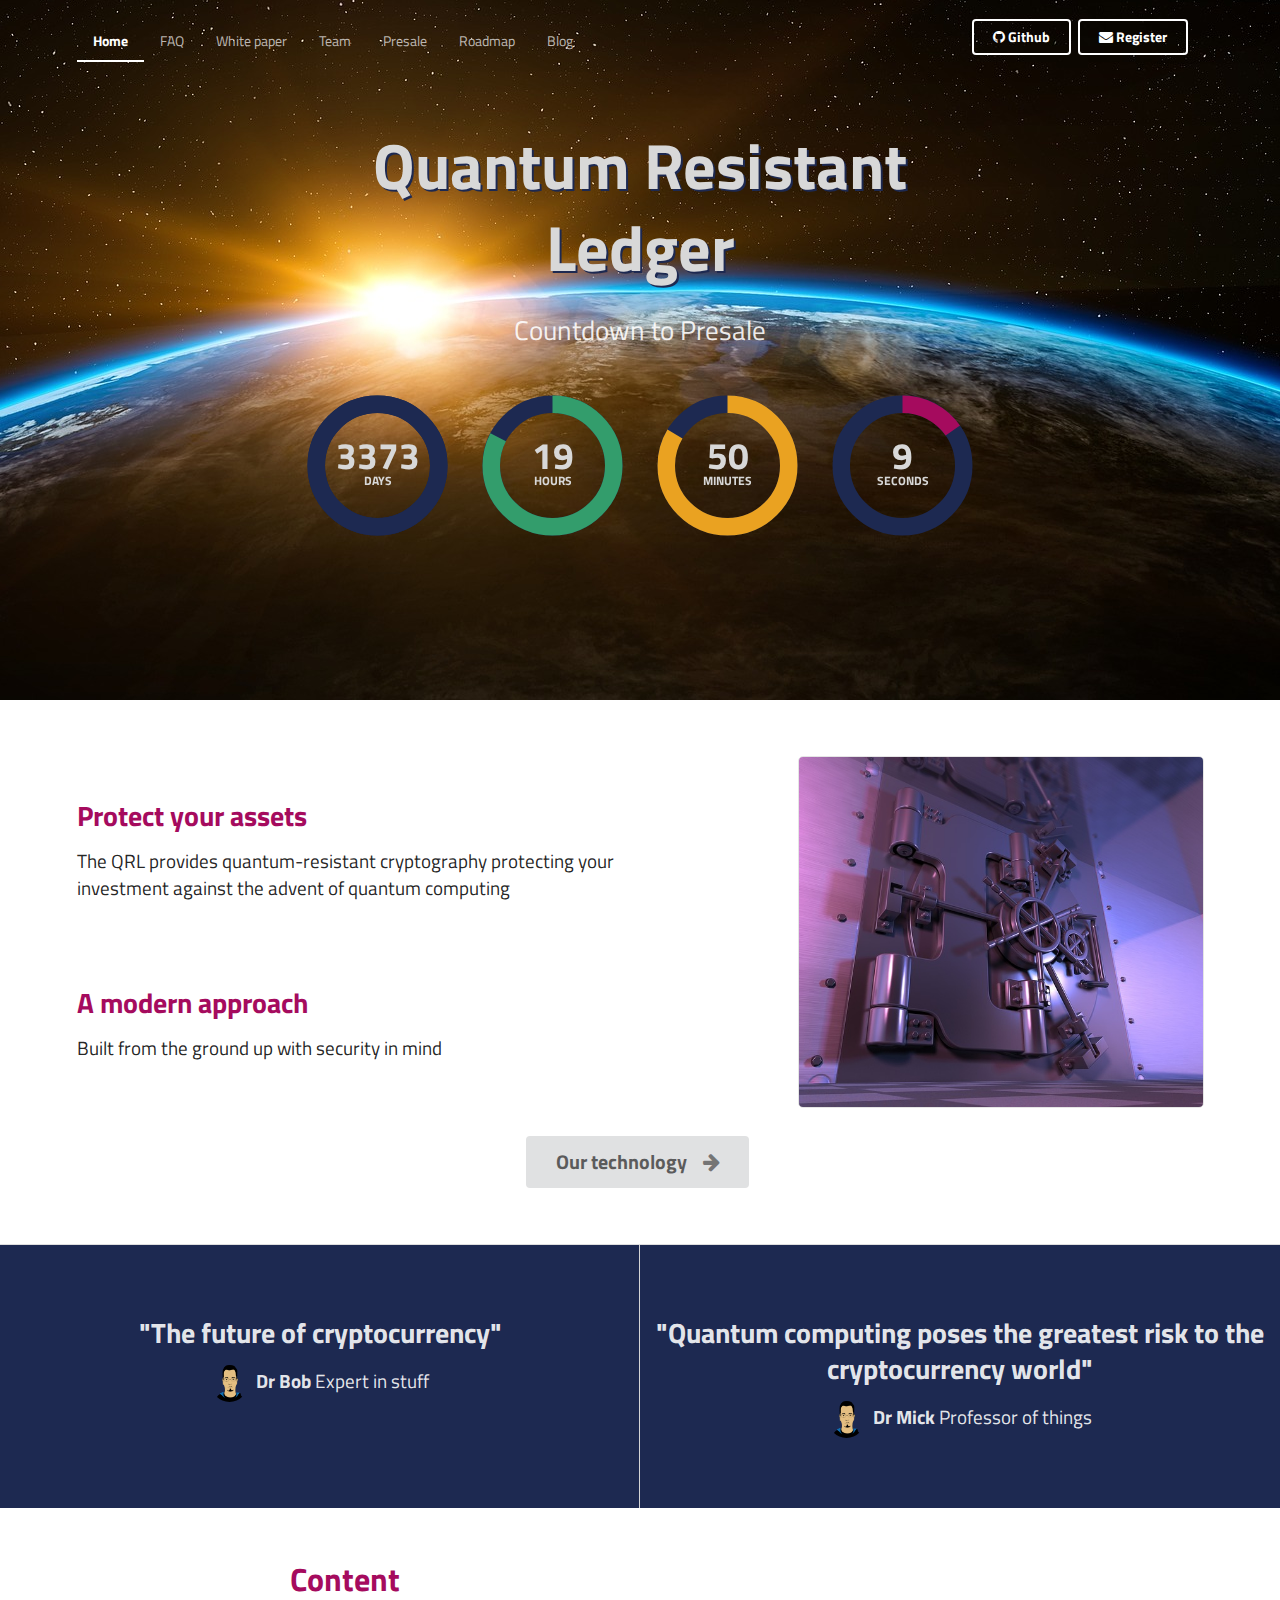
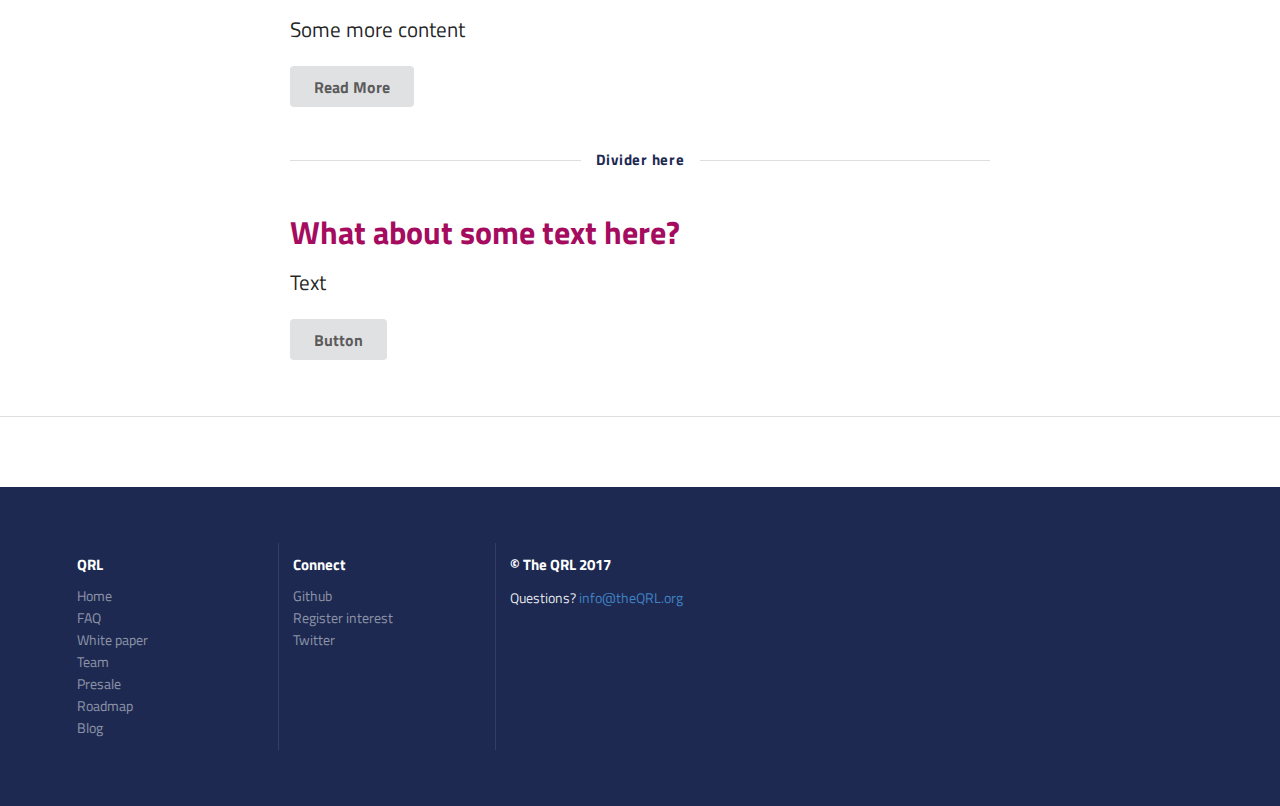
==== alpha.html @ 9eb3b1f6 "Timeline animation" ====
<!DOCTYPE html>
<html>
<head>
  <!-- Standard Meta -->
  <meta charset="utf-8" />
  <meta http-equiv="X-UA-Compatible" content="IE=edge,chrome=1" />
  <meta name="viewport" content="width=device-width, initial-scale=1.0, maximum-scale=1.0">

  <!-- Site Properties -->
  <title>The QRL</title>
    <link rel="stylesheet" href="bower_components/semantic/dist/semantic.css">
    <link rel="stylesheet" href="css/styles.css">
    <script src="bower_components/jquery/dist/jquery.js"></script>
    <script type="text/javascript" src="js/TimeCircles.js"></script>
    <script src="bower_components/semantic/dist/semantic.js"></script>
<link href="https://maxcdn.bootstrapcdn.com/font-awesome/4.7.0/css/font-awesome.min.css" rel="stylesheet" integrity="sha384-wvfXpqpZZVQGK6TAh5PVlGOfQNHSoD2xbE+QkPxCAFlNEevoEH3Sl0sibVcOQVnN" crossorigin="anonymous">
  <style type="text/css">
  .ui.vertical.inverted.sidebar.menu {
    padding-top: 3em;
  }
    .hidden.menu {
      display: none;
    }

    .masthead.segment {
      min-height: 700px;
      padding: 1em 0em;
    }
    .masthead .logo.item img {
      margin-right: 1em;
    }
    .masthead .ui.menu .ui.button {
      margin-left: 0.5em;
    }
    .masthead h1.ui.header {
      margin-top: 1em;
      margin-bottom: 0em;
      font-size: 4em;
      font-weight: bold;
      /*color: #1D2951;*/
      color: #D8D8D8; 
      /*text-shadow: 1px 1px rgba(255,255,255,0.5);*/
      text-shadow: 2px 2px #1D2951;
    }
    .masthead h2 {
      font-size: 1.7em;
      font-weight: normal;
      margin-bottom: 30px;
    }

    .ui.vertical.stripe {
      padding: 4em 0em;
    }
    .ui.vertical.stripe h3 {
      font-size: 2em;
    }
    .ui.vertical.stripe .button + h3,
    .ui.vertical.stripe p + h3 {
      margin-top: 3em;
    }
    .ui.vertical.stripe .floated.image {
      clear: both;
    }
    .ui.vertical.stripe p {
      font-size: 1.33em;
    }
    .ui.vertical.stripe .horizontal.divider {
      margin: 3em 0em;
    }

    .quote.stripe.segment {
      padding: 0em;
    }
    .quote.stripe.segment .grid .column {
      padding-top: 5em;
      padding-bottom: 5em;
    }

    .footer.segment {
      padding: 5em 0em;
    }

    .secondary.pointing.menu .toc.item {
      display: none;
    }
    .fixed.menu .container .toc.item {
      display: none;
    }
    @media only screen and (max-width: 700px) {
      .ui.fixed.menu {
        display: none !important;
      }
      .secondary.pointing.menu .item,
      .secondary.pointing.menu .menu {
        display: none;
      }
      .fixed.inverted.menu .item,
      .fixed.inverted.menu .menu {
        display: none;
      }
      .secondary.pointing.menu .toc.item {
        display: block;
      }
      .fixed.menu .container .toc.item {
        display: block;
      }

      .masthead.segment {
        min-height: 350px;
      }
      .masthead h1.ui.header {
        font-size: 2em;
        margin-top: 1.5em;
      }

      .masthead h2 {
        margin-top: 0.5em;
        font-size: 1.5em;
      }
    }
    .ui.inverted.vertical.masthead.center.aligned.segment {
      background-color: #000;
      background-image: url(assets/sunrise.jpg);
      background-position: center center, center top;
      background-repeat: repeat, no-repeat;
    }
    .ui.secondary.inverted.pointing.menu {
      border: none;
    }
  /*  a.toc.item {
      border-style: solid;
      border-width: 5px;
    }*/
    .ui.vertical.stripe.quote.inverted.segment {
      background: #1D2951;
    }
    h3.ui.header.qrl-blue {
      color: #1D2951;
    }
    h3.ui.header.qrl-raspberry {
      color: #A50B5E;
    }
    h3.ui.header.qrl-marmalade {
      color: #EAA221;
    }
    h3.ui.header.qrl-peppermint {
      color: #339D6C;
    }
    h4.ui.horizontal.header.divider a {
      color: #1D2951;
    }
  </style>

  <script>
  $(document)
    .ready(function() {
      $("#DateCountdown").TimeCircles({
        "animation": "smooth",
        "bg_width": 1,
        "fg_width": 0.1,
        "circle_bg_color": "#1D2951",
          "time": {
            "Days": {
              "text": "Days",
              "color": "#1D2951",
              "show": true
            },
                "Hours": {
              "text": "Hours",
              "color": "#339D6C",
              "show": true
            },
            "Minutes": {
              "text": "Minutes",
              "color": "#EAA221",
              "show": true
            },
            "Seconds": {
              "text": "Seconds",
              "color": "#A50B5E",
               "show": true
            }
          }
      });
      // fix menu when passed
      $('.masthead')
        .visibility({
          once: false,
          onBottomPassed: function() {
            $('.fixed.menu').transition('fade in');
          },
          onBottomPassedReverse: function() {
            $('.fixed.menu').transition('fade out');
          }
        })
      ;

      // create sidebar and attach to menu open
      $('.ui.sidebar')
        .sidebar('attach events', '.toc.item')
      ;

    })
  ;
  $(window).resize(function(){
            $("#DateCountdown").TimeCircles().rebuild();
        });

  </script>
</head>
<body>

<!-- Following Menu -->
<div class="ui medium top fixed hidden inverted menu">
  <div class="ui container">
    <a class="toc item">
      <i class="sidebar icon"></i>
    </a>
    <a class="active item">Home</a>
    <a class="item" href="faq.html">FAQ</a>
    <a class="item">White paper</a>
    <a class="item" href="team.html">Team</a>
    <a class="item">Presale</a>
    <a class="item" href="roadmap.html">Roadmap</a>
    <a class="item" href="https://medium.com/@qrl">Blog</a>
    <div class="right menu">
      <div class="item">
        <a class="ui inverted button" href="https://github.com/theQRL"><i class="fa fa-github" aria-hidden="true"></i> Github</a>
      </div>
      <div class="item">
        <a class="ui inverted button"><i class="fa fa-envelope" aria-hidden="true"></i> Register</a>
      </div>
    </div>
  </div>
</div>

<!-- Sidebar Menu -->
<div class="ui vertical inverted sidebar menu">
  <a class="active item">Home</a>
  <a class="item" href="faq.html">FAQ</a>
  <a class="item">White paper</a>
  <a class="item" href="team.html">Team</a>
  <a class="item">Presale</a>
  <a class="item" href="roadmap.html">Roadmap</a>
  <a class="item" href="https://medium.com/@qrl">Blog</a>
  <a class="item" href="https://github.com/theQRL"><i class="fa fa-github" aria-hidden="true"></i> Github</a>
  <a class="item"><i class="fa fa-envelope" aria-hidden="true"></i> Register</a>
</div>


<!-- Page Contents -->
<div class="pusher">
  <div class="ui inverted vertical masthead center aligned segment">

    <div class="ui container">
      <div class="ui medium secondary inverted pointing menu">
        <a class="toc item">
          <i class="sidebar icon"></i>
        </a>
        <a class="active item">Home</a>
        <a class="item" href="faq.html">FAQ</a>
  <a class="item">White paper</a>
  <a class="item" href="team.html">Team</a>
  <a class="item">Presale</a>
  <a class="item" href="roadmap.html">Roadmap</a>
  <a class="item" href="https://medium.com/@qrl">Blog</a>
        <div class="right item">
          <a class="ui inverted button" href="https://github.com/theQRL"><i class="fa fa-github" aria-hidden="true"></i> Github</a>
          <a class="ui inverted button"><i class="fa fa-envelope"></i> Register</a>
        </div>
      </div>
    </div>

    <div class="ui text container" id="header">
      <h1 class="ui inverted header">
        Quantum Resistant Ledger
      </h1>
      <h2>Countdown to Presale</h2>
      <!-- <h2>Cryptocurrency with longevity</h2> -->
      <!-- <div class="ui huge primary button">Get Started <i class="right arrow icon"></i></div> -->
       <!-- <div class="ui raised very padded text container segment"> -->
       <div class="ui container"><div id="DateCountdown" data-date="2017-05-01 00:00:00"></div></div>
     <!-- </div> -->



    </div>

  </div>

  <div class="ui vertical stripe segment">
    <div class="ui middle aligned stackable grid container">
      <div class="row">
        <div class="eight wide column">
          <h3 class="ui header qrl-raspberry">Protect your assets</h3>
          <p>The QRL provides quantum-resistant cryptography protecting your investment against the advent of quantum computing</p>
          <h3 class="ui header qrl-raspberry">A modern approach</h3>
          <p>Built from the ground up with security in mind</p>
        </div>
        <div class="six wide right floated column">
          <img src="assets/safe-913452_640.jpg" class="ui large bordered rounded image">
        </div>
      </div>
      <div class="row">
        <div class="center aligned column">
          <a class="ui huge button">Our technology <i class="right arrow icon"></i></a>
        </div>
      </div>
    </div>
  </div>


  <div class="ui vertical stripe quote inverted segment">
    <div class="ui equal width stackable internally celled grid">
      <div class="center aligned row">
        <div class="column">
          <h3>"The future of cryptocurrency"</h3>
          <p><img src="assets/man-156584_640.png" class="ui avatar image"> <b>Dr Bob</b> Expert in stuff</p>
        </div>
        <div class="column">
          <h3>"Quantum computing poses the greatest risk to the cryptocurrency world"</h3>
          <p>
            <img src="assets/man-156584_640.png" class="ui avatar image"> <b>Dr Mick</b> Professor of things
          </p>
        </div>
      </div>
    </div>
  </div>

  <div class="ui vertical stripe segment">
    <div class="ui text container">
      <h3 class="ui header qrl-raspberry">Content</h3>
      <p>Some more content</p>
      <a class="ui large button">Read More</a>
      <h4 class="ui horizontal header divider">
        <a href="#">Divider here</a>
      </h4>
      <h3 class="ui header qrl-raspberry">What about some text here?</h3>
      <p>Text</p>
      <a class="ui large button">Button</a>
    </div>
  </div>


  <div class="ui inverted vertical footer segment">
    <div class="ui container">
      <div class="ui stackable inverted divided equal height stackable grid">
        <div class="three wide column">
          <h4 class="ui inverted header">QRL</h4>
          <div class="ui inverted link list">
            <a href="#" class="item">Home</a>
            <a href="faq.html" class="item">FAQ</a>
            <a href="#" class="item">White paper</a>
            <a href="team.html" class="item">Team</a>
            <a href="#" class="item">Presale</a>
            <a href="roadmap.html" class="item">Roadmap</a>
            <a href="https://medium.com/@qrl" class="item">Blog</a>
          </div>
        </div>
        <div class="three wide column">
          <h4 class="ui inverted header">Connect</h4>
          <div class="ui inverted link list">
            <a href="https://github.com/theQRL/qrl" class="item">Github</a>
            <a href="#" class="item">Register interest</a>
            <a href="#" class="item">Twitter</a>
          </div>
        </div>
        <div class="seven wide column">
          <h4 class="ui inverted header">&copy; The QRL 2017</h4>
          <p>Questions? <a href="mailto:info@theqrl.org">info@theQRL.org</a></p>
        </div>
      </div>
    </div>
  </div>
</div>

</body>

</html>
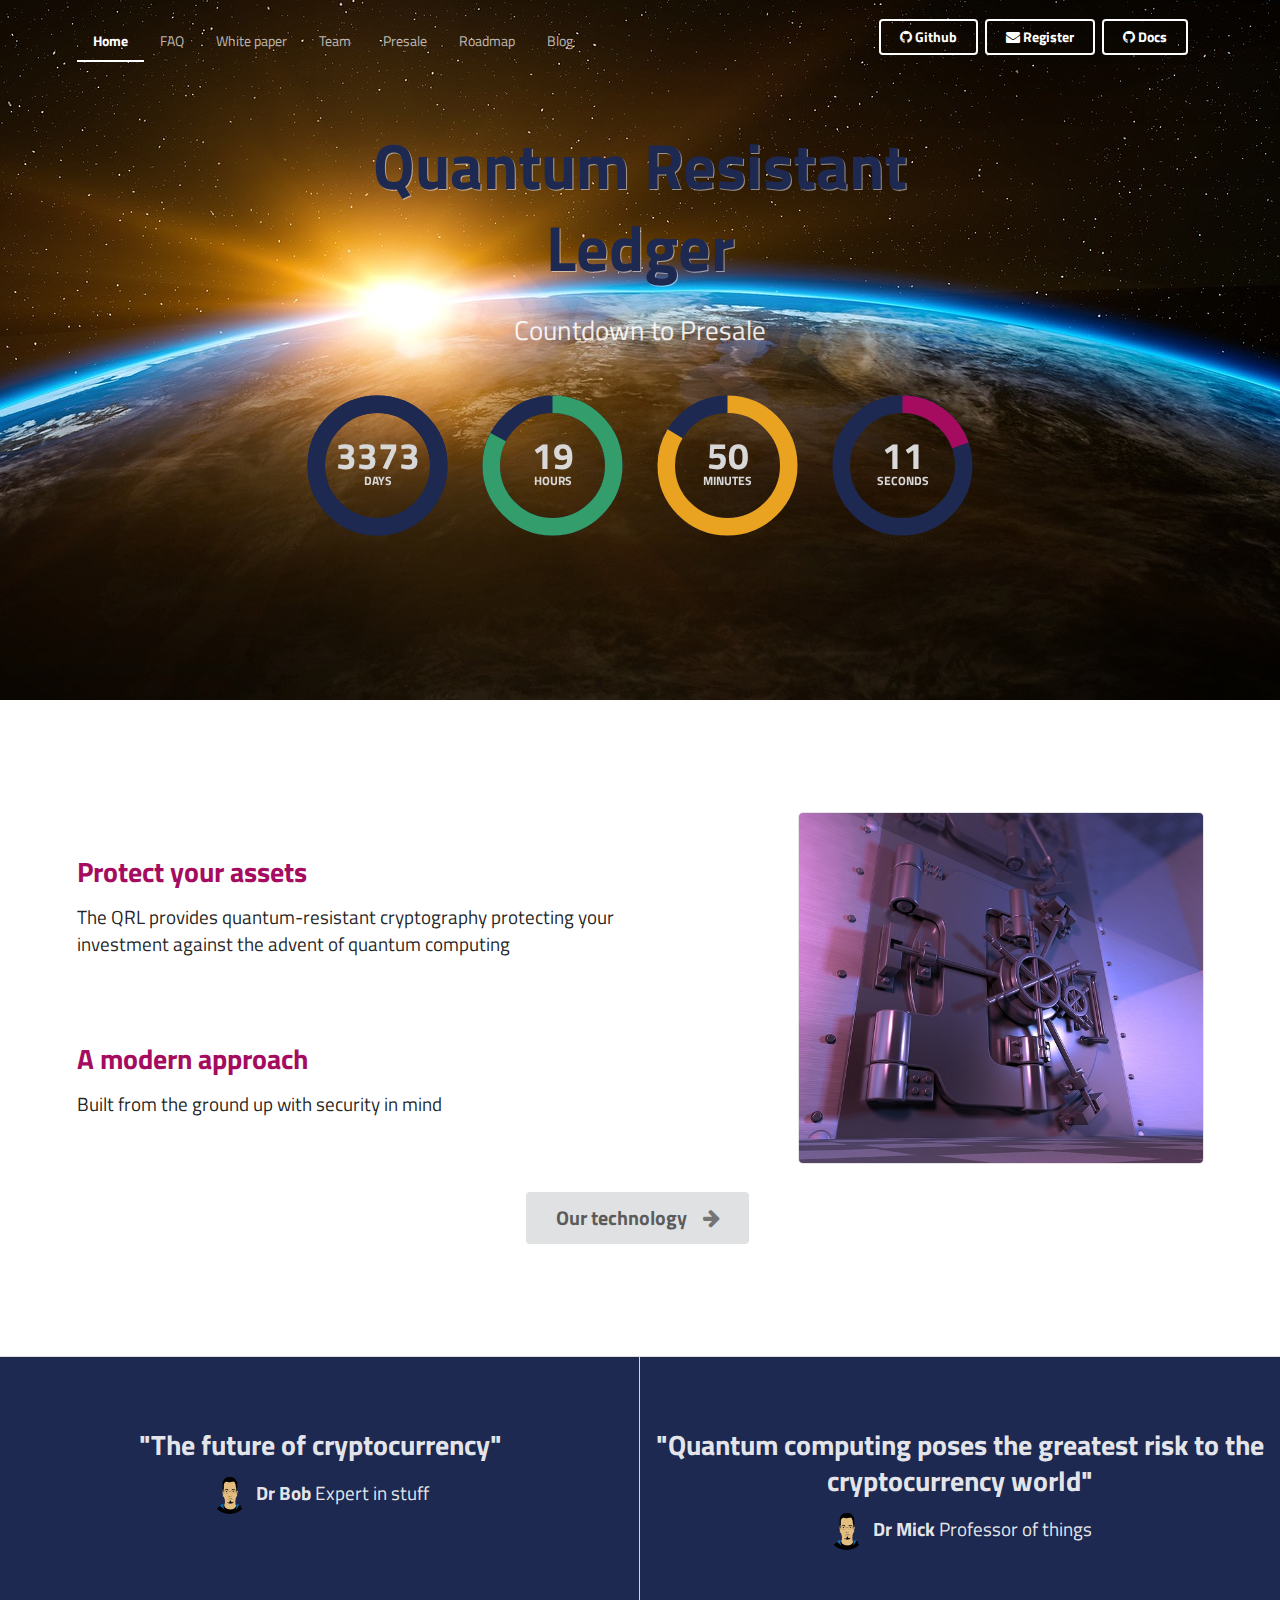
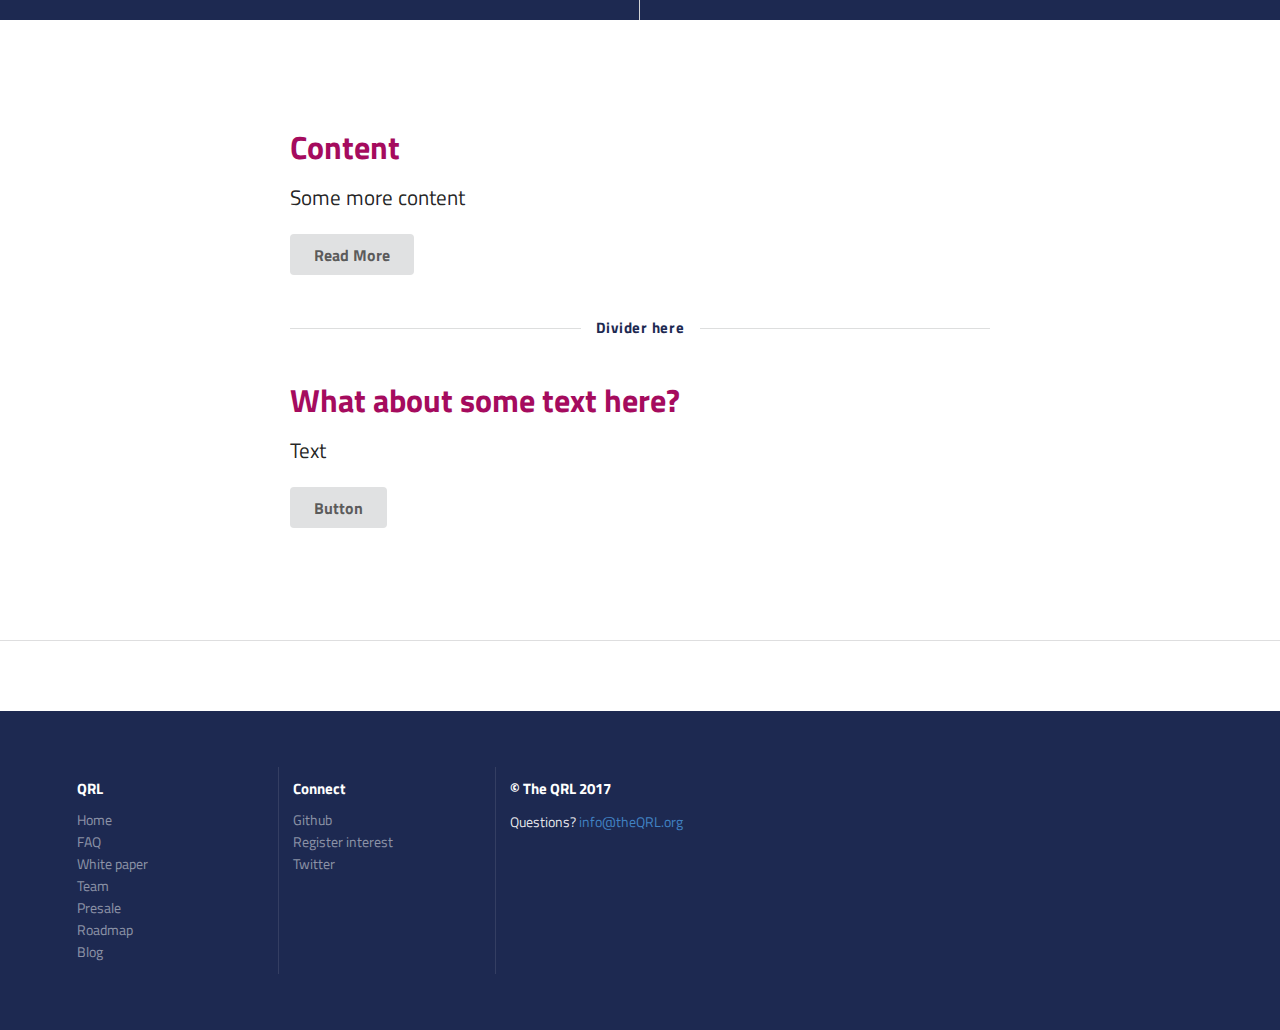
==== commit 0358e1f8: "test docs page" ====
--- a/alpha.html
+++ b/alpha.html
@@ -37,10 +37,8 @@
       margin-bottom: 0em;
       font-size: 4em;
       font-weight: bold;
-      /*color: #1D2951;*/
-      color: #D8D8D8; 
-      /*text-shadow: 1px 1px rgba(255,255,255,0.5);*/
-      text-shadow: 2px 2px #1D2951;
+      color: #1D2951;
+      text-shadow: 1px 1px rgba(255,255,255,0.5);
     }
     .masthead h2 {
       font-size: 1.7em;
@@ -49,7 +47,7 @@
     }
 
     .ui.vertical.stripe {
-      padding: 4em 0em;
+      padding: 8em 0em;
     }
     .ui.vertical.stripe h3 {
       font-size: 2em;
@@ -222,13 +220,16 @@
     <a class="item" href="team.html">Team</a>
     <a class="item">Presale</a>
     <a class="item" href="roadmap.html">Roadmap</a>
-    <a class="item" href="https://medium.com/@qrl">Blog</a>
+    <a class="item" href="https://medium.com/@qrl" target="_blank">Blog</a>
     <div class="right menu">
       <div class="item">
         <a class="ui inverted button" href="https://github.com/theQRL"><i class="fa fa-github" aria-hidden="true"></i> Github</a>
       </div>
       <div class="item">
         <a class="ui inverted button"><i class="fa fa-envelope" aria-hidden="true"></i> Register</a>
+      </div>
+      <div class="item">
+        <a class="ui inverted button" href="https://leagueofdelegates.github.io/splash-website/code_review.html" target="_blank"><i class="fa fa-github" aria-hidden="true"></i> Docs</a>
       </div>
     </div>
   </div>
@@ -242,9 +243,10 @@
   <a class="item" href="team.html">Team</a>
   <a class="item">Presale</a>
   <a class="item" href="roadmap.html">Roadmap</a>
-  <a class="item" href="https://medium.com/@qrl">Blog</a>
+  <a class="item" href="https://medium.com/@qrl" target="_blank">Blog</a>
   <a class="item" href="https://github.com/theQRL"><i class="fa fa-github" aria-hidden="true"></i> Github</a>
   <a class="item"><i class="fa fa-envelope" aria-hidden="true"></i> Register</a>
+  <a class="item" href="https://leagueofdelegates.github.io/splash-website/code_review.html" target="_blank"><i class="fa fa-github" aria-hidden="true"></i> Docs</a>
 </div>
 
 
@@ -267,6 +269,7 @@
         <div class="right item">
           <a class="ui inverted button" href="https://github.com/theQRL"><i class="fa fa-github" aria-hidden="true"></i> Github</a>
           <a class="ui inverted button"><i class="fa fa-envelope"></i> Register</a>
+          <a class="ui inverted button" href="https://leagueofdelegates.github.io/splash-website/code_review.html" target="_blank"><i class="fa fa-github" aria-hidden="true"></i> Docs</a>
         </div>
       </div>
     </div>
@@ -279,7 +282,7 @@
       <!-- <h2>Cryptocurrency with longevity</h2> -->
       <!-- <div class="ui huge primary button">Get Started <i class="right arrow icon"></i></div> -->
        <!-- <div class="ui raised very padded text container segment"> -->
-       <div class="ui container"><div id="DateCountdown" data-date="2017-05-01 00:00:00"></div></div>
+       <div id="DateCountdown" data-date="2017-05-01 00:00:00"></div>
      <!-- </div> -->
 
 
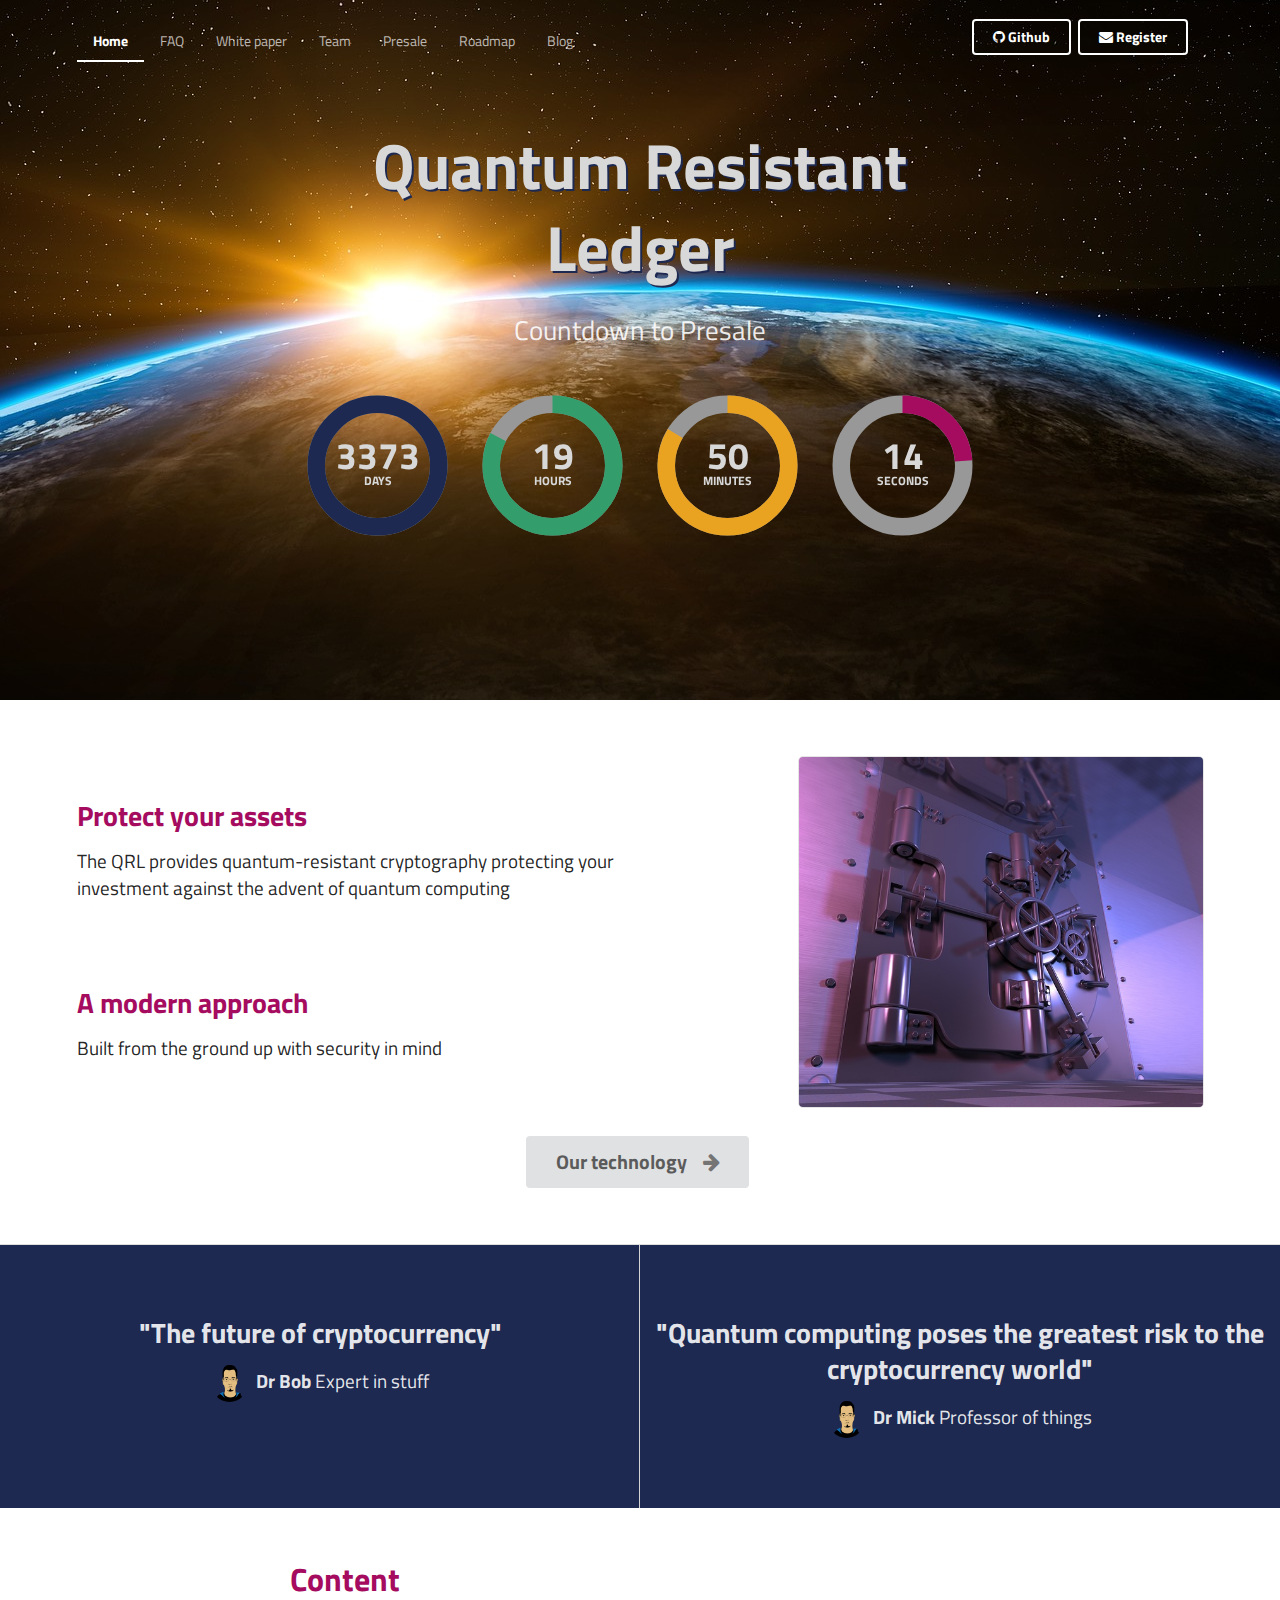
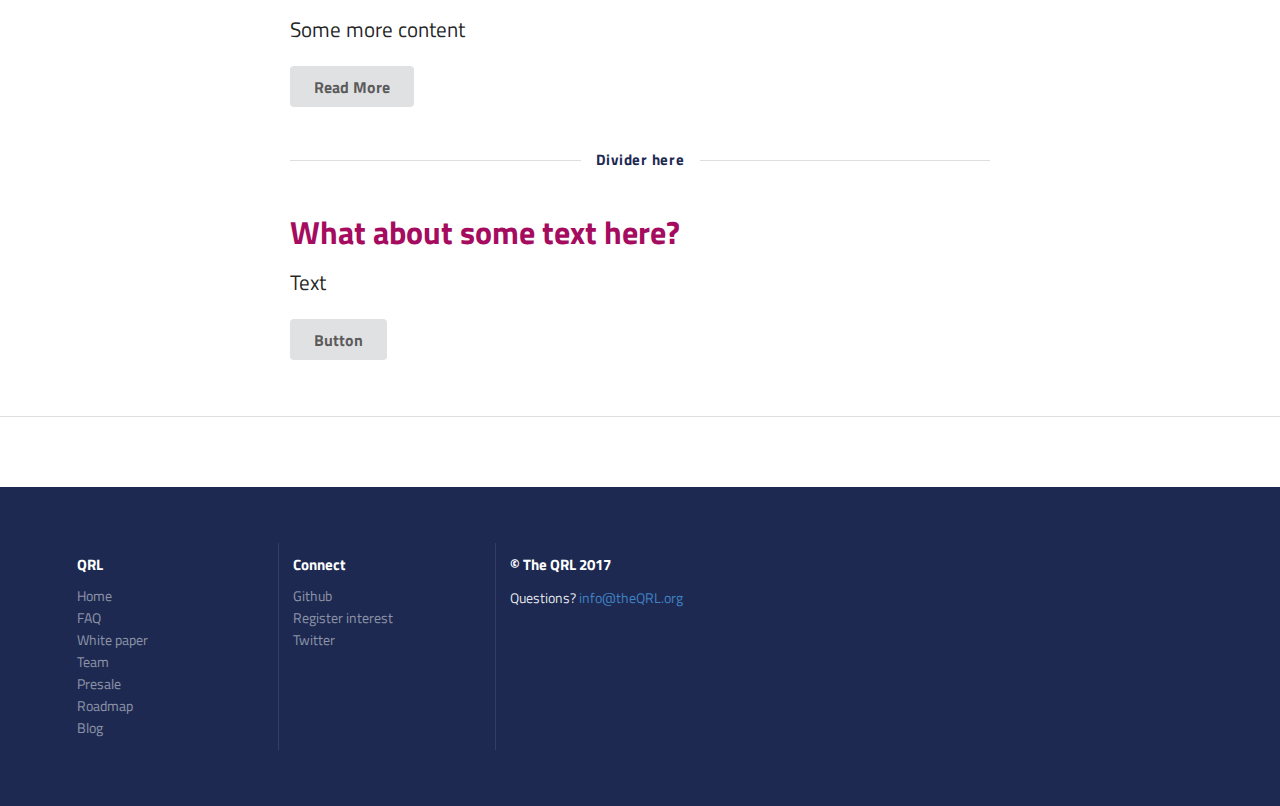
==== commit b832f857: "Add Peter & JP pictures (hi!)" ====
--- a/alpha.html
+++ b/alpha.html
@@ -37,8 +37,10 @@
       margin-bottom: 0em;
       font-size: 4em;
       font-weight: bold;
-      color: #1D2951;
-      text-shadow: 1px 1px rgba(255,255,255,0.5);
+      /*color: #1D2951;*/
+      color: #D8D8D8; 
+      /*text-shadow: 1px 1px rgba(255,255,255,0.5);*/
+      text-shadow: 2px 2px #1D2951;
     }
     .masthead h2 {
       font-size: 1.7em;
@@ -47,7 +49,7 @@
     }
 
     .ui.vertical.stripe {
-      padding: 8em 0em;
+      padding: 4em 0em;
     }
     .ui.vertical.stripe h3 {
       font-size: 2em;
@@ -156,7 +158,7 @@
         "animation": "smooth",
         "bg_width": 1,
         "fg_width": 0.1,
-        "circle_bg_color": "#1D2951",
+        "circle_bg_color": "#989898",
           "time": {
             "Days": {
               "text": "Days",
@@ -220,16 +222,13 @@
     <a class="item" href="team.html">Team</a>
     <a class="item">Presale</a>
     <a class="item" href="roadmap.html">Roadmap</a>
-    <a class="item" href="https://medium.com/@qrl" target="_blank">Blog</a>
+    <a class="item" href="https://medium.com/@qrl">Blog</a>
     <div class="right menu">
       <div class="item">
         <a class="ui inverted button" href="https://github.com/theQRL"><i class="fa fa-github" aria-hidden="true"></i> Github</a>
       </div>
       <div class="item">
         <a class="ui inverted button"><i class="fa fa-envelope" aria-hidden="true"></i> Register</a>
-      </div>
-      <div class="item">
-        <a class="ui inverted button" href="https://leagueofdelegates.github.io/splash-website/code_review.html" target="_blank"><i class="fa fa-github" aria-hidden="true"></i> Docs</a>
       </div>
     </div>
   </div>
@@ -243,10 +242,9 @@
   <a class="item" href="team.html">Team</a>
   <a class="item">Presale</a>
   <a class="item" href="roadmap.html">Roadmap</a>
-  <a class="item" href="https://medium.com/@qrl" target="_blank">Blog</a>
+  <a class="item" href="https://medium.com/@qrl">Blog</a>
   <a class="item" href="https://github.com/theQRL"><i class="fa fa-github" aria-hidden="true"></i> Github</a>
   <a class="item"><i class="fa fa-envelope" aria-hidden="true"></i> Register</a>
-  <a class="item" href="https://leagueofdelegates.github.io/splash-website/code_review.html" target="_blank"><i class="fa fa-github" aria-hidden="true"></i> Docs</a>
 </div>
 
 
@@ -269,7 +267,6 @@
         <div class="right item">
           <a class="ui inverted button" href="https://github.com/theQRL"><i class="fa fa-github" aria-hidden="true"></i> Github</a>
           <a class="ui inverted button"><i class="fa fa-envelope"></i> Register</a>
-          <a class="ui inverted button" href="https://leagueofdelegates.github.io/splash-website/code_review.html" target="_blank"><i class="fa fa-github" aria-hidden="true"></i> Docs</a>
         </div>
       </div>
     </div>
@@ -282,7 +279,7 @@
       <!-- <h2>Cryptocurrency with longevity</h2> -->
       <!-- <div class="ui huge primary button">Get Started <i class="right arrow icon"></i></div> -->
        <!-- <div class="ui raised very padded text container segment"> -->
-       <div id="DateCountdown" data-date="2017-05-01 00:00:00"></div>
+       <div class="ui container"><div id="DateCountdown" data-date="2017-05-01 00:00:00"></div></div>
      <!-- </div> -->
 
 
--- a/css/styles.css
+++ b/css/styles.css
@@ -167,6 +167,6 @@
             margin-top: 3em;
           }
           .time_circles > div > span {
-            margin-top: -2em;
+            margin-top: -1.5em;
           }
         }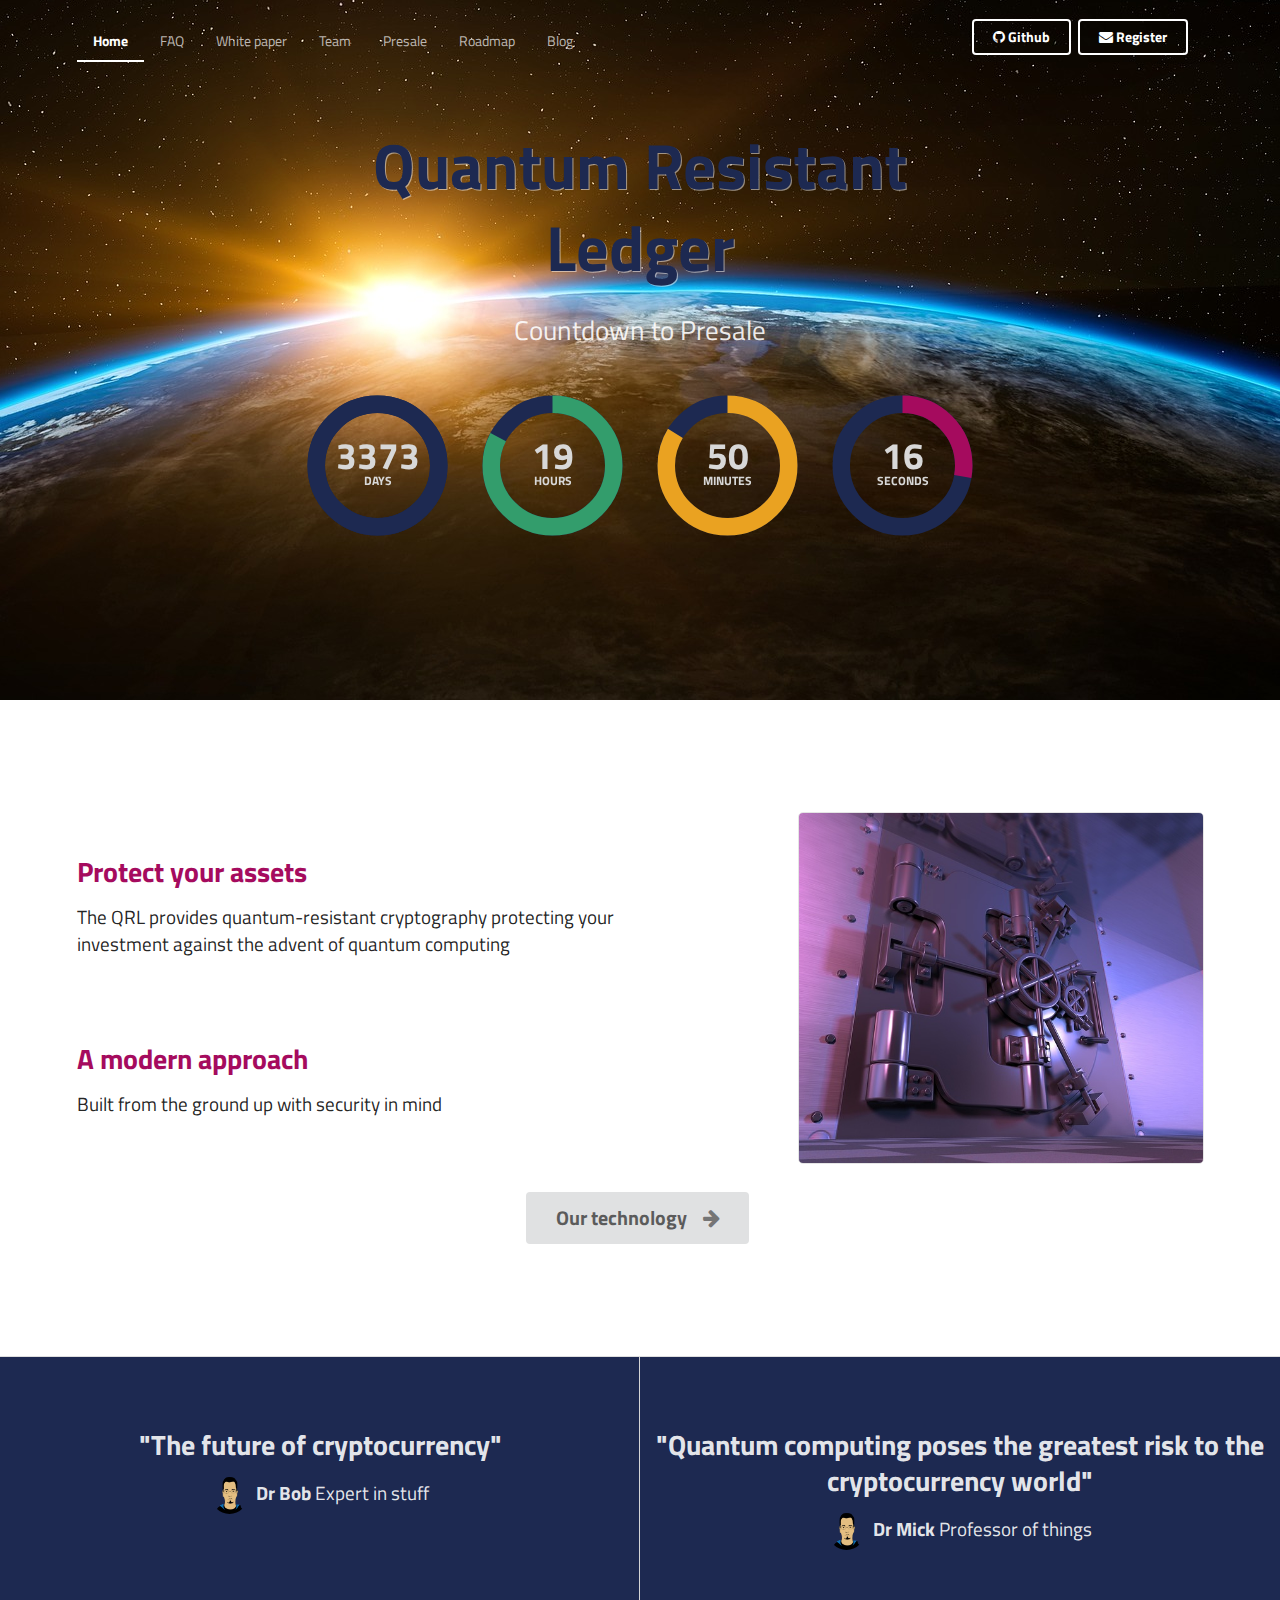
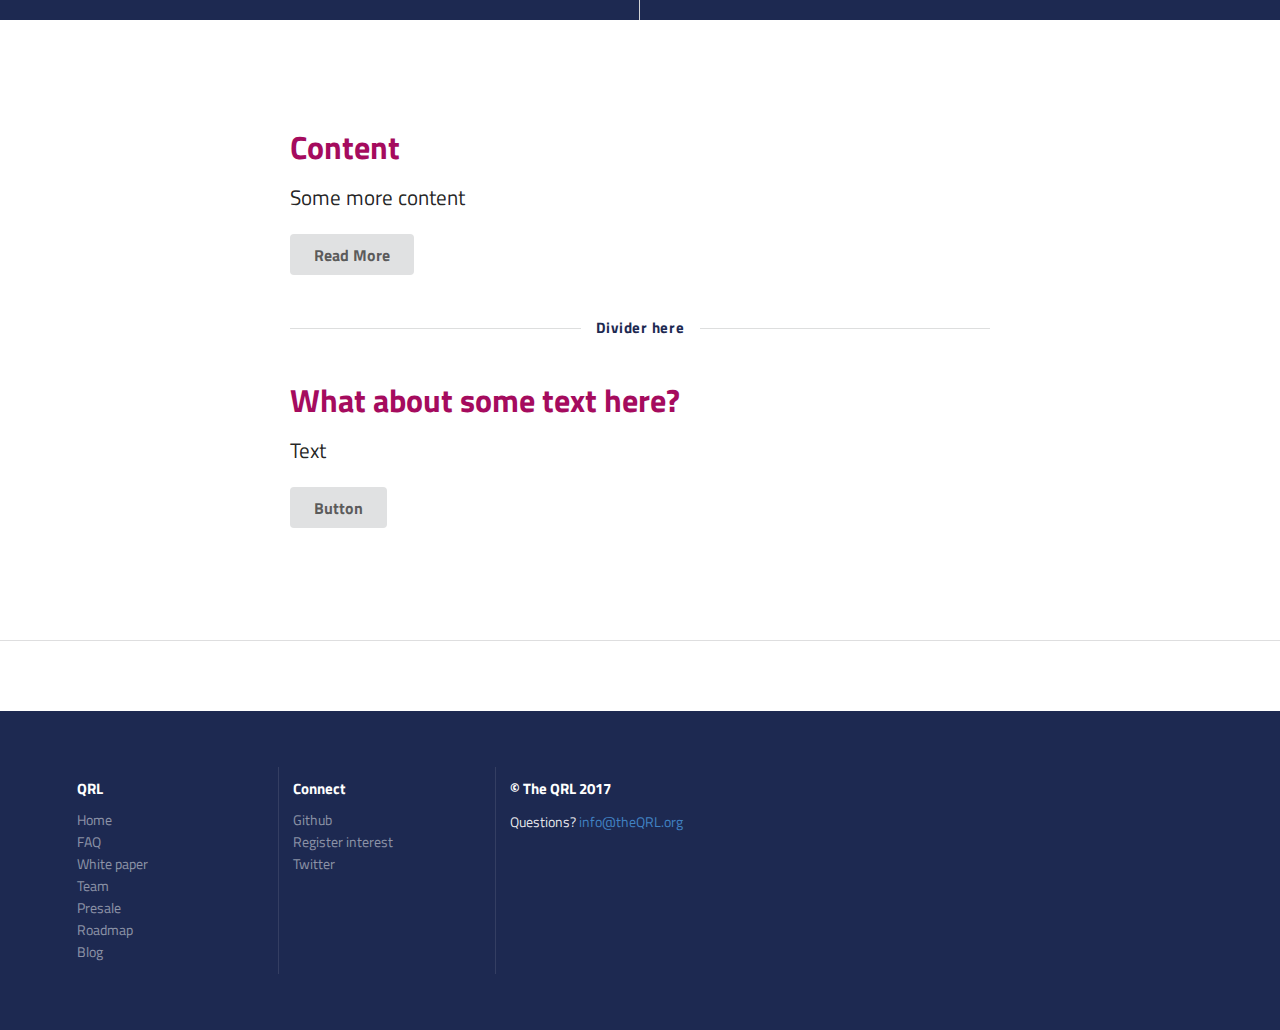
==== commit 4f5c4ea8: "Comented Doc's link" ====
--- a/alpha.html
+++ b/alpha.html
@@ -37,10 +37,8 @@
       margin-bottom: 0em;
       font-size: 4em;
       font-weight: bold;
-      /*color: #1D2951;*/
-      color: #D8D8D8; 
-      /*text-shadow: 1px 1px rgba(255,255,255,0.5);*/
-      text-shadow: 2px 2px #1D2951;
+      color: #1D2951;
+      text-shadow: 1px 1px rgba(255,255,255,0.5);
     }
     .masthead h2 {
       font-size: 1.7em;
@@ -49,7 +47,7 @@
     }
 
     .ui.vertical.stripe {
-      padding: 4em 0em;
+      padding: 8em 0em;
     }
     .ui.vertical.stripe h3 {
       font-size: 2em;
@@ -158,7 +156,7 @@
         "animation": "smooth",
         "bg_width": 1,
         "fg_width": 0.1,
-        "circle_bg_color": "#989898",
+        "circle_bg_color": "#1D2951",
           "time": {
             "Days": {
               "text": "Days",
@@ -222,13 +220,16 @@
     <a class="item" href="team.html">Team</a>
     <a class="item">Presale</a>
     <a class="item" href="roadmap.html">Roadmap</a>
-    <a class="item" href="https://medium.com/@qrl">Blog</a>
+    <a class="item" href="https://medium.com/@qrl" target="_blank">Blog</a>
     <div class="right menu">
       <div class="item">
         <a class="ui inverted button" href="https://github.com/theQRL"><i class="fa fa-github" aria-hidden="true"></i> Github</a>
       </div>
       <div class="item">
         <a class="ui inverted button"><i class="fa fa-envelope" aria-hidden="true"></i> Register</a>
+      </div>
+      <div class="item">
+       <!-- <a class="ui inverted button" href="https://leagueofdelegates.github.io/splash-website/code_review.html" target="_blank"><i class="fa fa-github" aria-hidden="true"></i> Docs</a> -->
       </div>
     </div>
   </div>
@@ -242,9 +243,10 @@
   <a class="item" href="team.html">Team</a>
   <a class="item">Presale</a>
   <a class="item" href="roadmap.html">Roadmap</a>
-  <a class="item" href="https://medium.com/@qrl">Blog</a>
+  <a class="item" href="https://medium.com/@qrl" target="_blank">Blog</a>
   <a class="item" href="https://github.com/theQRL"><i class="fa fa-github" aria-hidden="true"></i> Github</a>
   <a class="item"><i class="fa fa-envelope" aria-hidden="true"></i> Register</a>
+  <!-- <a class="item" href="https://leagueofdelegates.github.io/splash-website/code_review.html" target="_blank"><i class="fa fa-github" aria-hidden="true"></i> Docs</a> -->
 </div>
 
 
@@ -267,6 +269,7 @@
         <div class="right item">
           <a class="ui inverted button" href="https://github.com/theQRL"><i class="fa fa-github" aria-hidden="true"></i> Github</a>
           <a class="ui inverted button"><i class="fa fa-envelope"></i> Register</a>
+        <!--  <a class="ui inverted button" href="https://leagueofdelegates.github.io/splash-website/code_review.html" target="_blank"><i class="fa fa-github" aria-hidden="true"></i> Docs</a> -->
         </div>
       </div>
     </div>
@@ -279,7 +282,7 @@
       <!-- <h2>Cryptocurrency with longevity</h2> -->
       <!-- <div class="ui huge primary button">Get Started <i class="right arrow icon"></i></div> -->
        <!-- <div class="ui raised very padded text container segment"> -->
-       <div class="ui container"><div id="DateCountdown" data-date="2017-05-01 00:00:00"></div></div>
+       <div id="DateCountdown" data-date="2017-05-01 00:00:00"></div>
      <!-- </div> -->
 
 
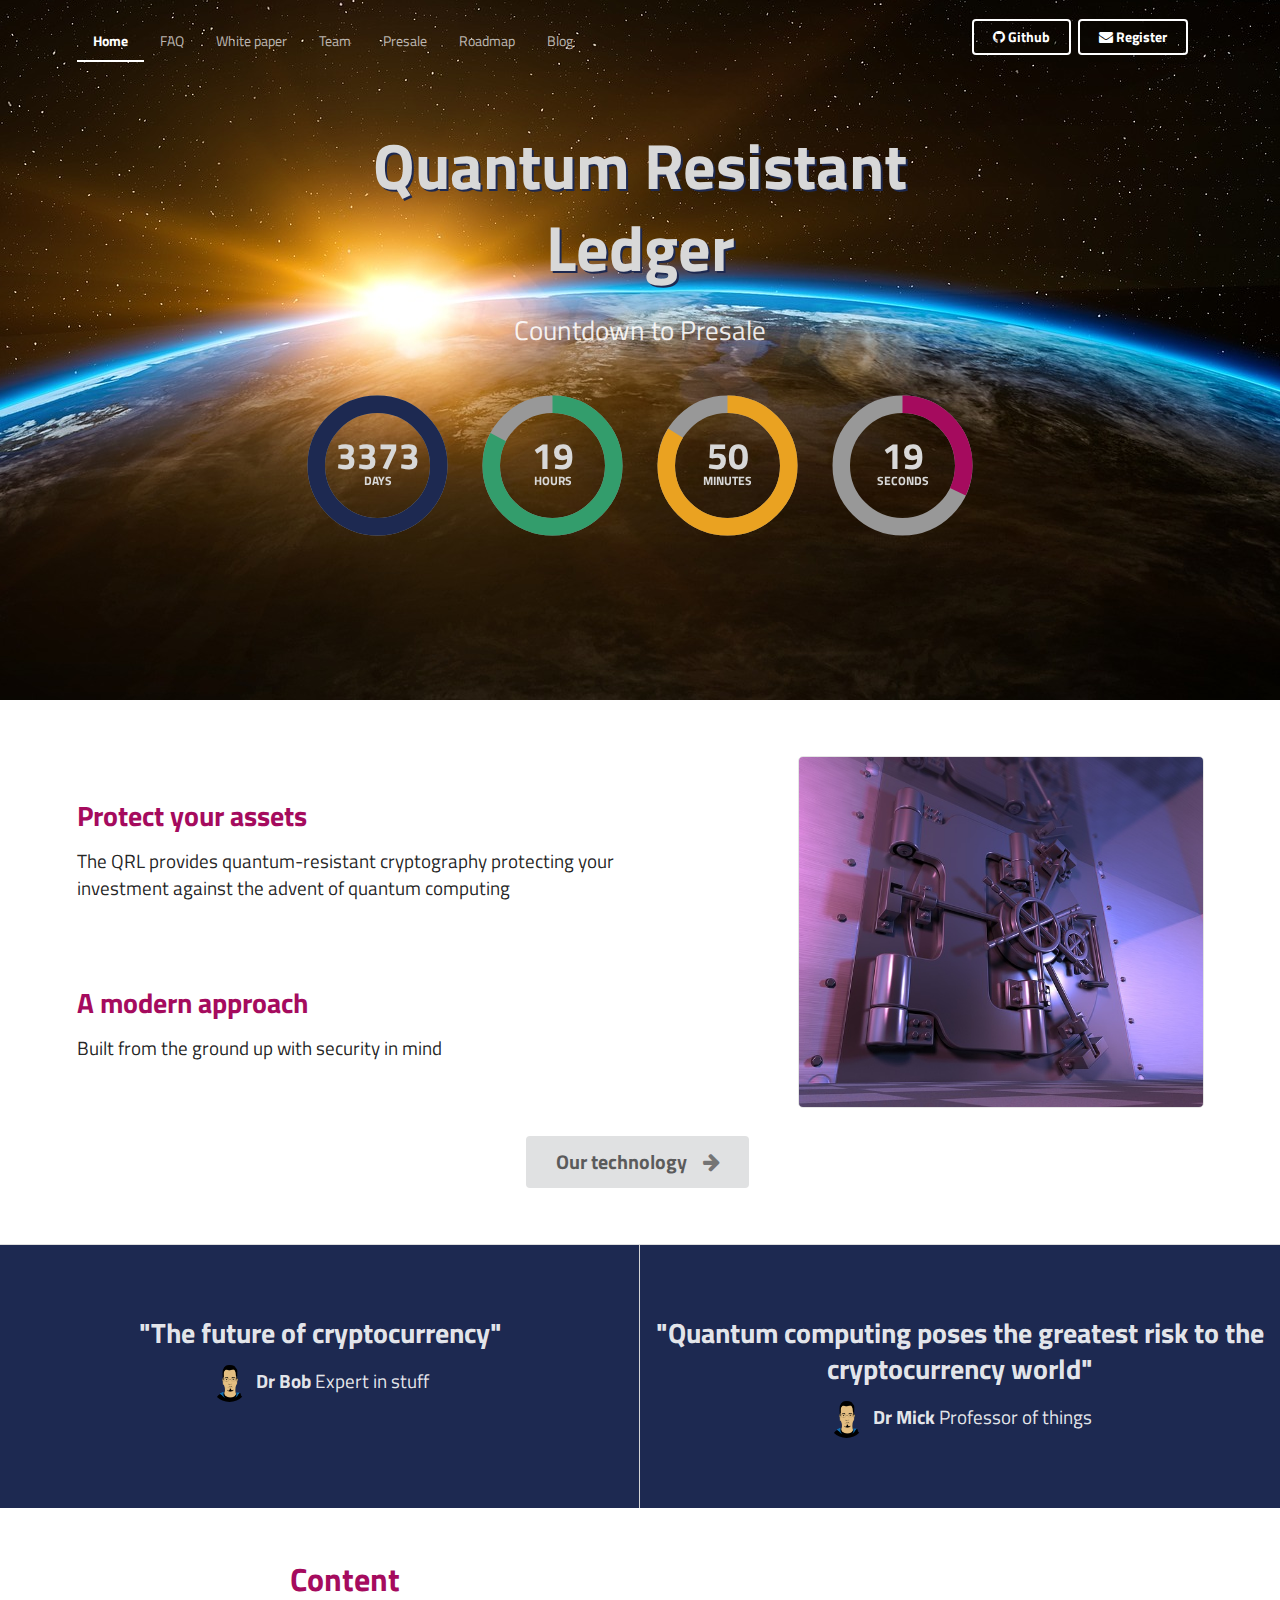
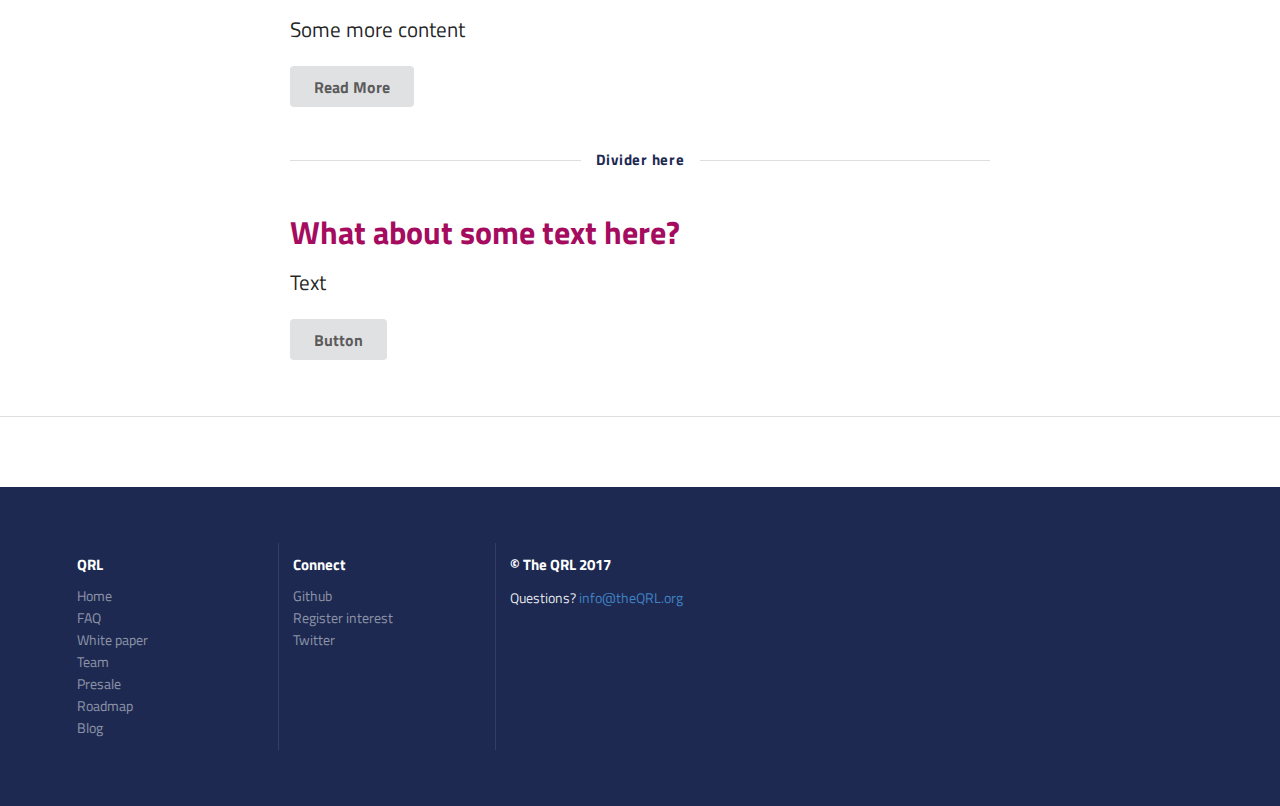
==== commit 51cd05cd: "Merge branch 'master' into master" ====
--- a/alpha.html
+++ b/alpha.html
@@ -37,8 +37,10 @@
       margin-bottom: 0em;
       font-size: 4em;
       font-weight: bold;
-      color: #1D2951;
-      text-shadow: 1px 1px rgba(255,255,255,0.5);
+      /*color: #1D2951;*/
+      color: #D8D8D8; 
+      /*text-shadow: 1px 1px rgba(255,255,255,0.5);*/
+      text-shadow: 2px 2px #1D2951;
     }
     .masthead h2 {
       font-size: 1.7em;
@@ -47,7 +49,7 @@
     }
 
     .ui.vertical.stripe {
-      padding: 8em 0em;
+      padding: 4em 0em;
     }
     .ui.vertical.stripe h3 {
       font-size: 2em;
@@ -156,7 +158,7 @@
         "animation": "smooth",
         "bg_width": 1,
         "fg_width": 0.1,
-        "circle_bg_color": "#1D2951",
+        "circle_bg_color": "#989898",
           "time": {
             "Days": {
               "text": "Days",
@@ -282,7 +284,7 @@
       <!-- <h2>Cryptocurrency with longevity</h2> -->
       <!-- <div class="ui huge primary button">Get Started <i class="right arrow icon"></i></div> -->
        <!-- <div class="ui raised very padded text container segment"> -->
-       <div id="DateCountdown" data-date="2017-05-01 00:00:00"></div>
+       <div class="ui container"><div id="DateCountdown" data-date="2017-05-01 00:00:00"></div></div>
      <!-- </div> -->
 
 
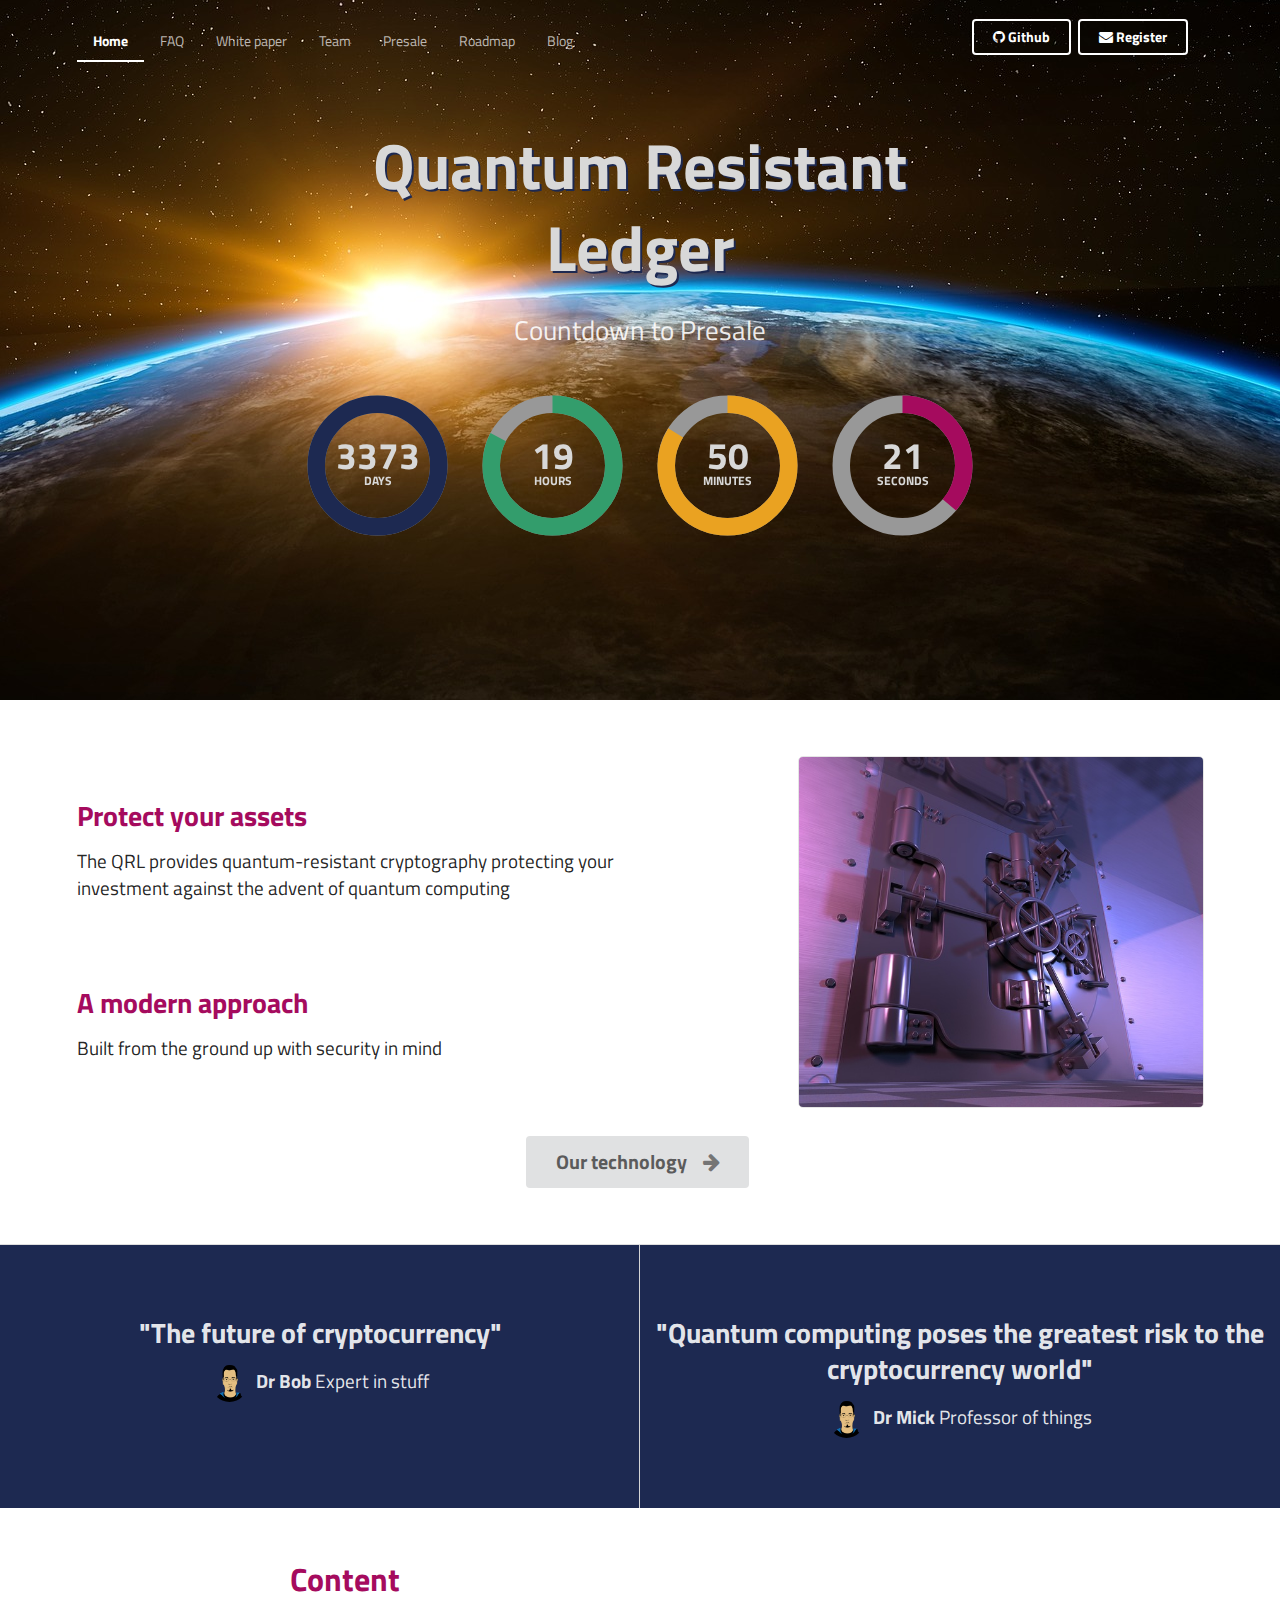
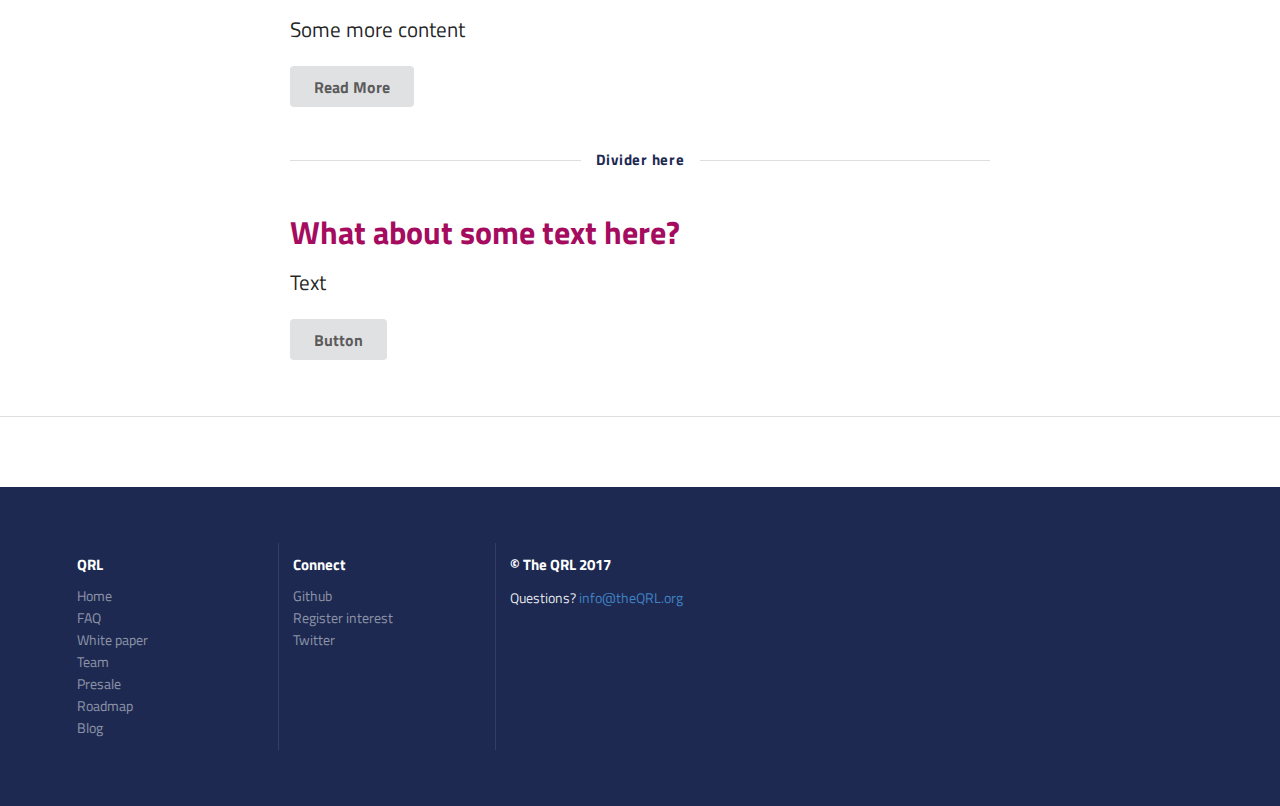
==== commit da556983: "Small tweaks to last commit" ====
--- a/alpha.html
+++ b/alpha.html
@@ -10,7 +10,7 @@
   <title>The QRL</title>
     <link rel="stylesheet" href="bower_components/semantic/dist/semantic.css">
     <link rel="stylesheet" href="css/styles.css">
-    <script src="bower_components/jquery/dist/jquery.js"></script>
+    <script src="bower_components/jquery/dist/jquery.min.js"></script>
     <script type="text/javascript" src="js/TimeCircles.js"></script>
     <script src="bower_components/semantic/dist/semantic.js"></script>
 <link href="https://maxcdn.bootstrapcdn.com/font-awesome/4.7.0/css/font-awesome.min.css" rel="stylesheet" integrity="sha384-wvfXpqpZZVQGK6TAh5PVlGOfQNHSoD2xbE+QkPxCAFlNEevoEH3Sl0sibVcOQVnN" crossorigin="anonymous">
@@ -267,7 +267,7 @@
   <a class="item" href="team.html">Team</a>
   <a class="item">Presale</a>
   <a class="item" href="roadmap.html">Roadmap</a>
-  <a class="item" href="https://medium.com/@qrl">Blog</a>
+  <a class="item" href="https://medium.com/@qrl" target="_blank">Blog</a>
         <div class="right item">
           <a class="ui inverted button" href="https://github.com/theQRL"><i class="fa fa-github" aria-hidden="true"></i> Github</a>
           <a class="ui inverted button"><i class="fa fa-envelope"></i> Register</a>
@@ -359,7 +359,7 @@
             <a href="team.html" class="item">Team</a>
             <a href="#" class="item">Presale</a>
             <a href="roadmap.html" class="item">Roadmap</a>
-            <a href="https://medium.com/@qrl" class="item">Blog</a>
+            <a href="https://medium.com/@qrl" target="_blank" class="item">Blog</a>
           </div>
         </div>
         <div class="three wide column">
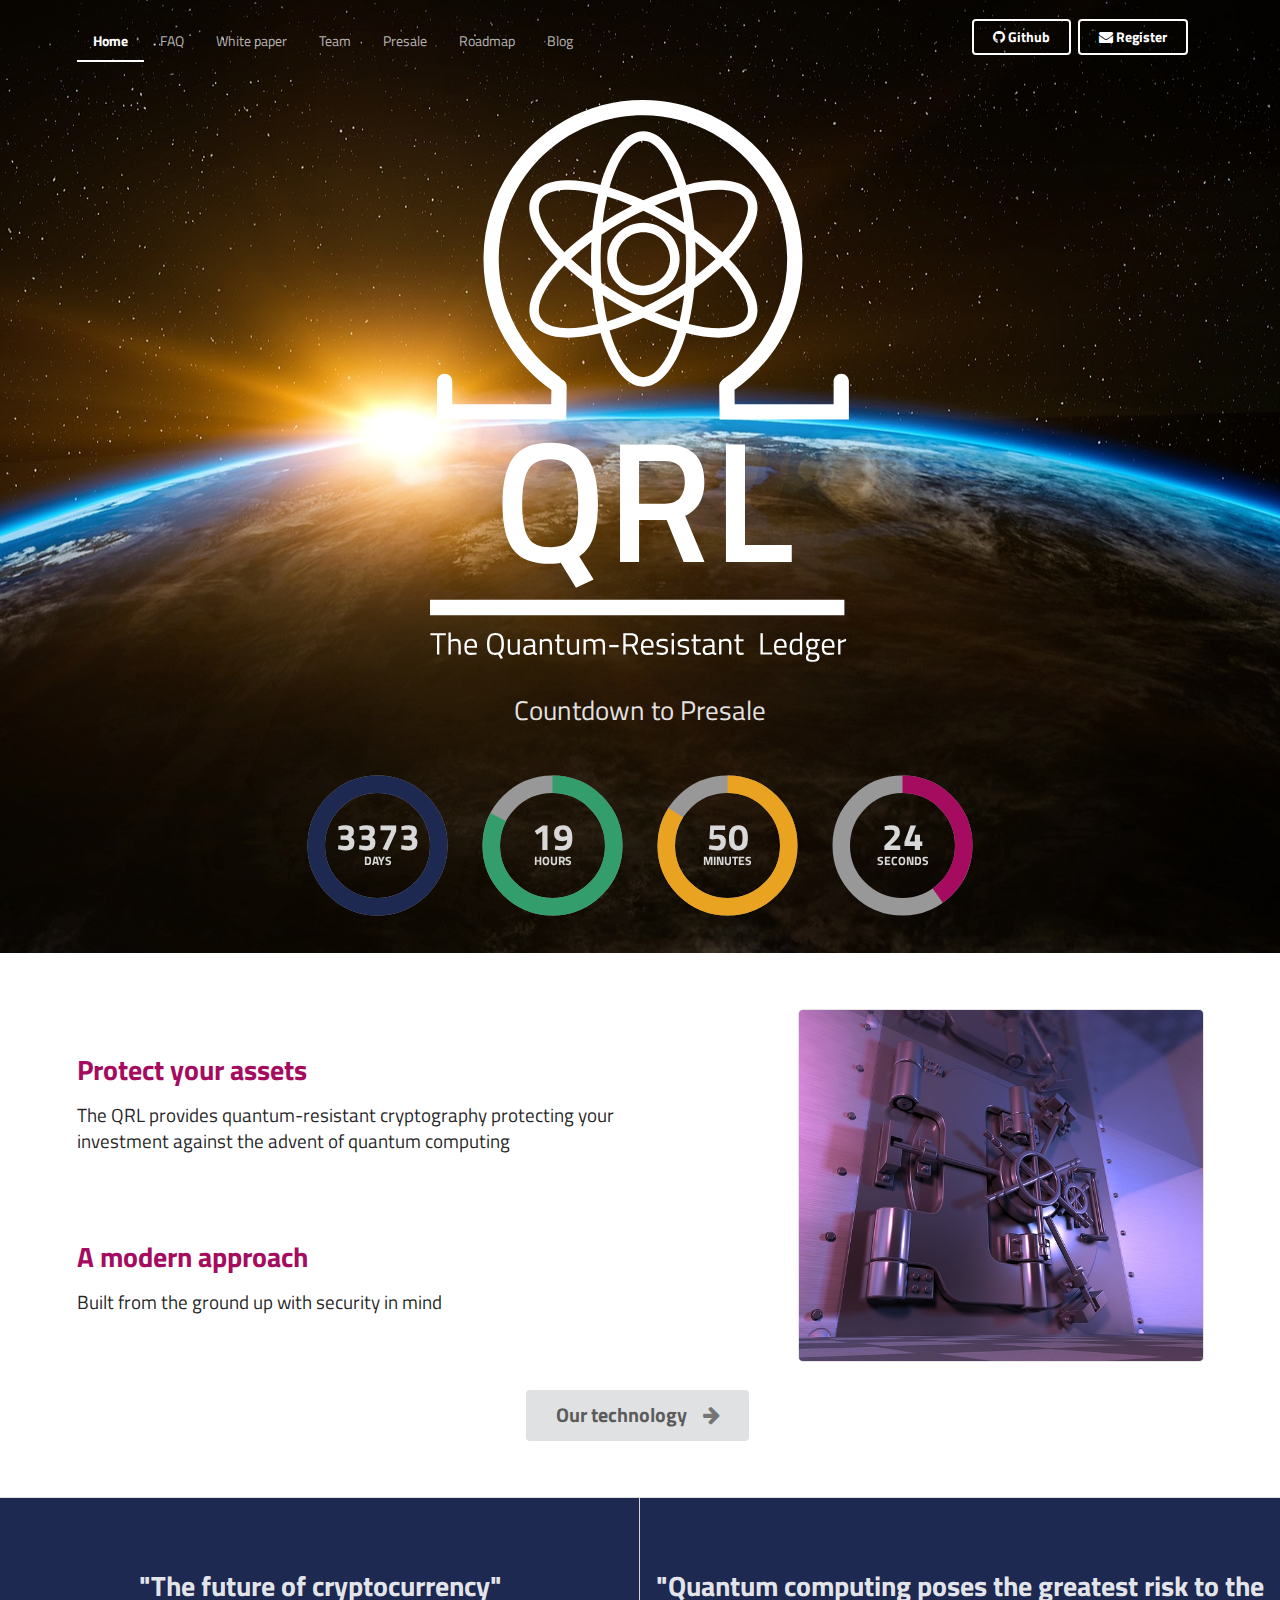
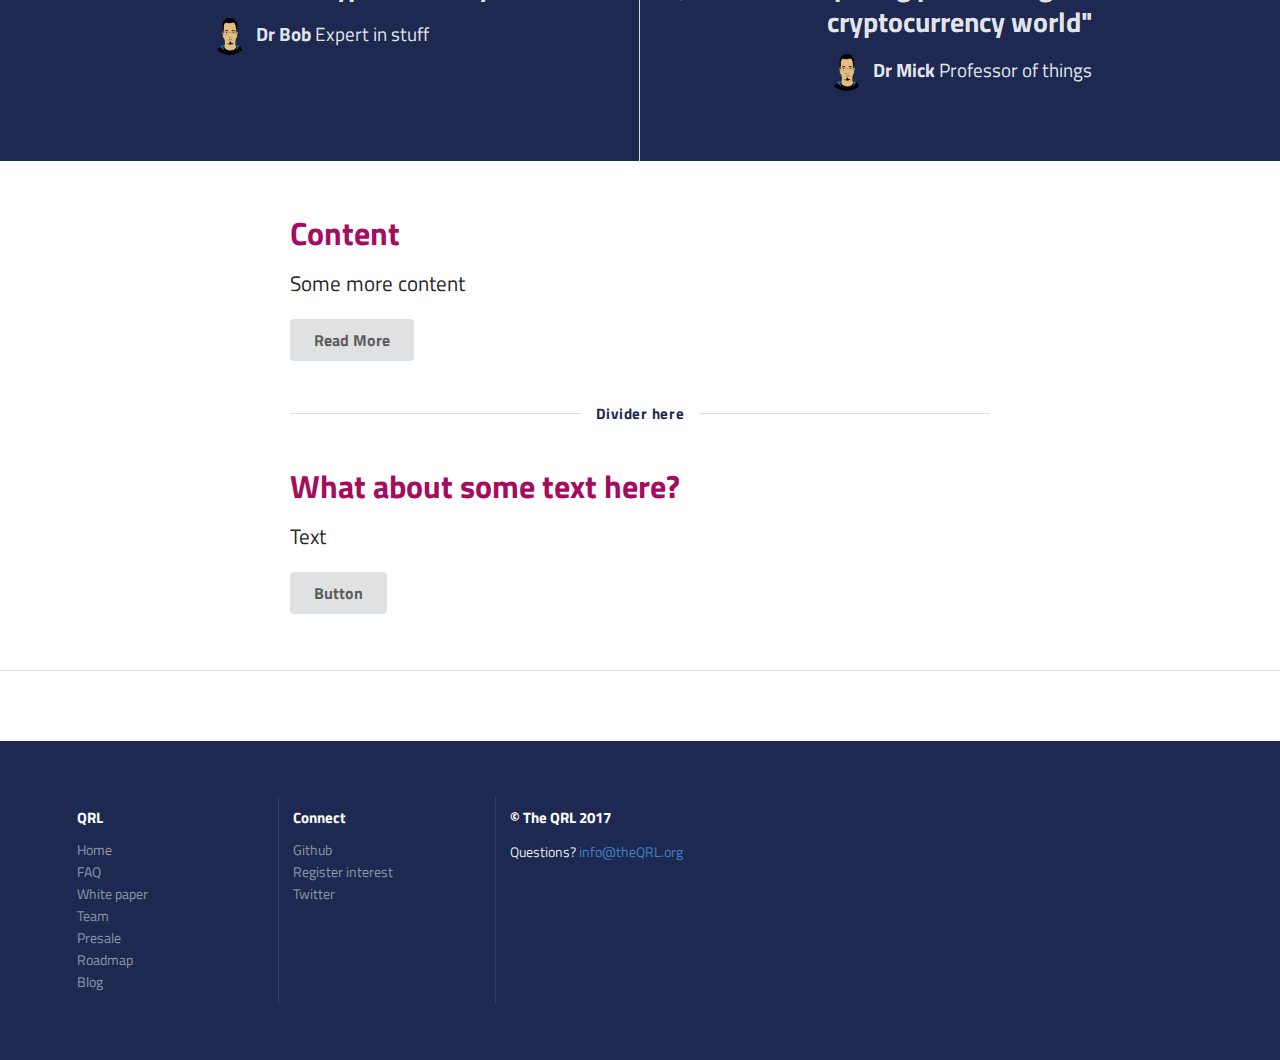
==== commit f3b4280b: "Logo on landing page" ====
--- a/alpha.html
+++ b/alpha.html
@@ -276,10 +276,11 @@
       </div>
     </div>
 
-    <div class="ui text container" id="header">
-      <h1 class="ui inverted header">
+    <div class="ui text container" id="header" style="margin-top: 40px;">
+     <!--  <h1 class="ui inverted header">
         Quantum Resistant Ledger
-      </h1>
+      </h1> -->
+      <img src="assets/vertical-logo.svg" width="60%" style="max-width: 60%">
       <h2>Countdown to Presale</h2>
       <!-- <h2>Cryptocurrency with longevity</h2> -->
       <!-- <div class="ui huge primary button">Get Started <i class="right arrow icon"></i></div> -->
--- a/css/styles.css
+++ b/css/styles.css
@@ -167,6 +167,6 @@
             margin-top: 3em;
           }
           .time_circles > div > span {
-            margin-top: -1.5em;
+            margin-top: -1.8em;
           }
         }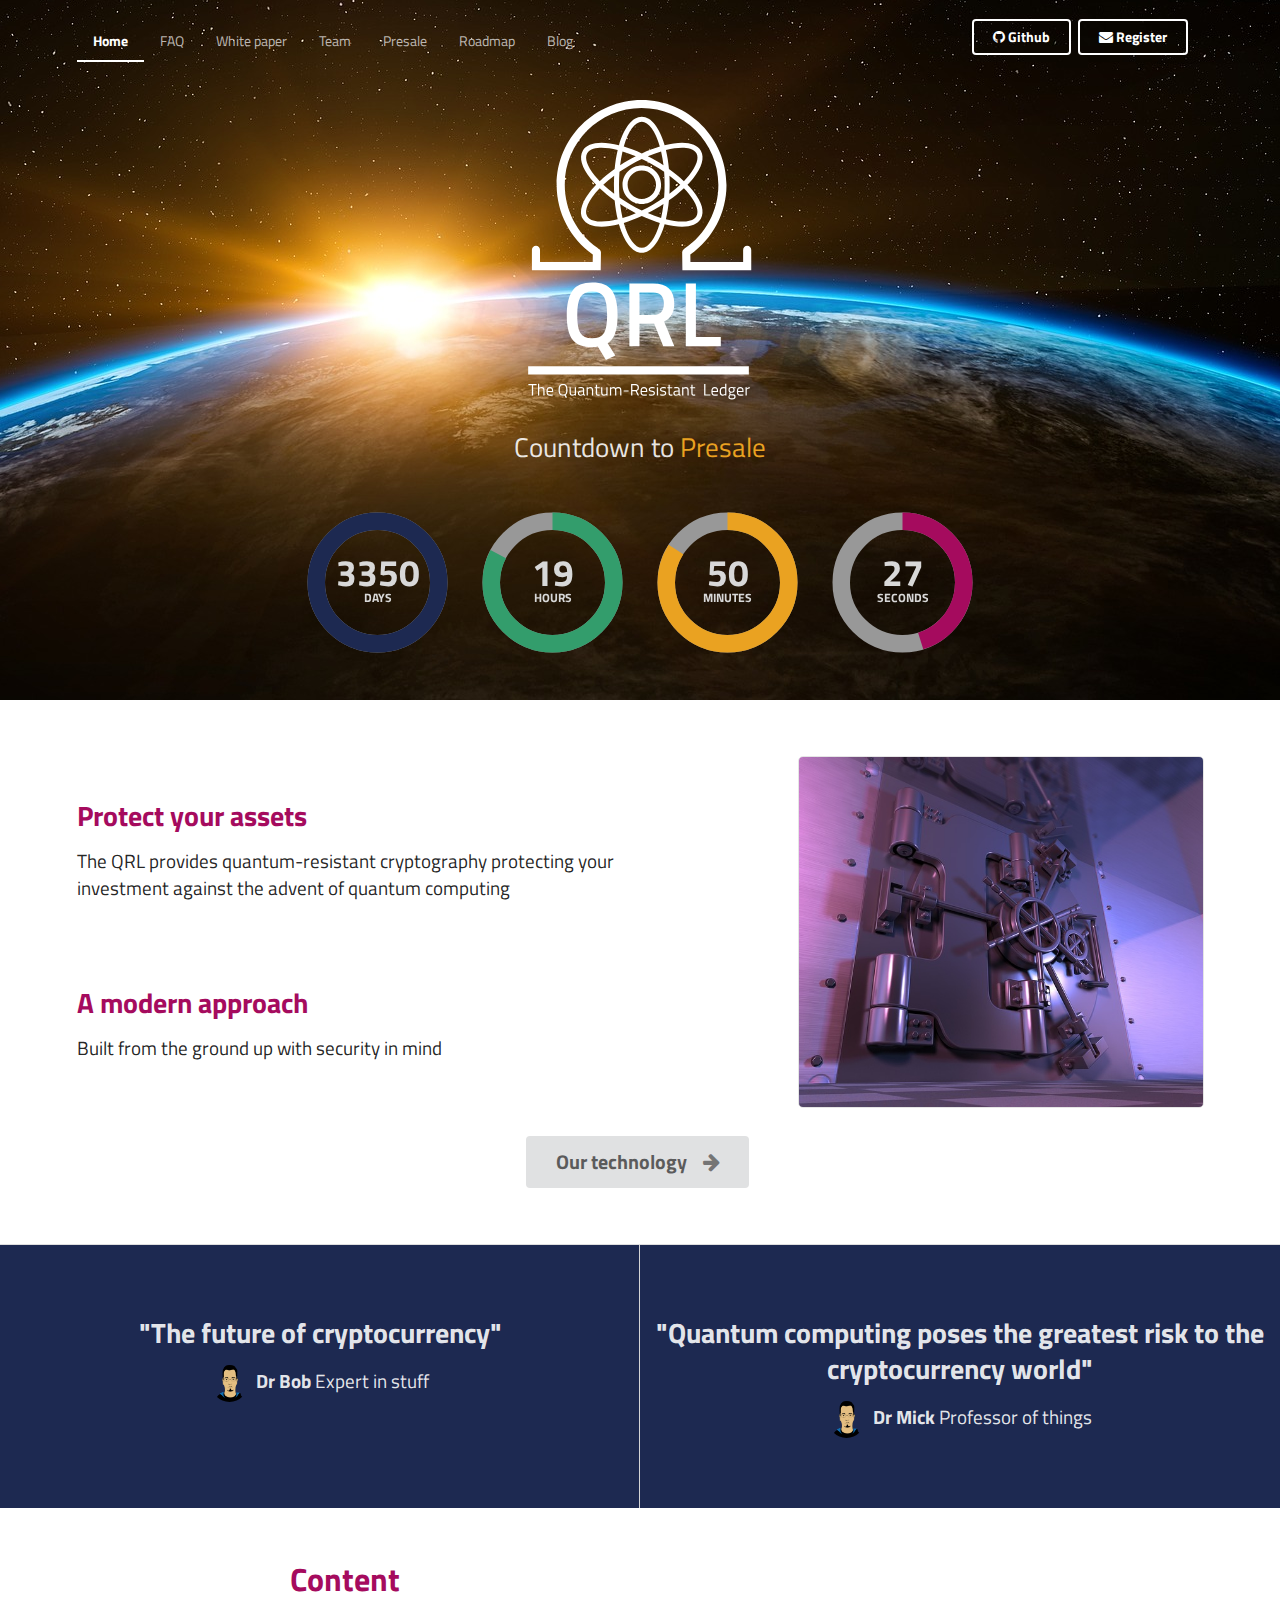
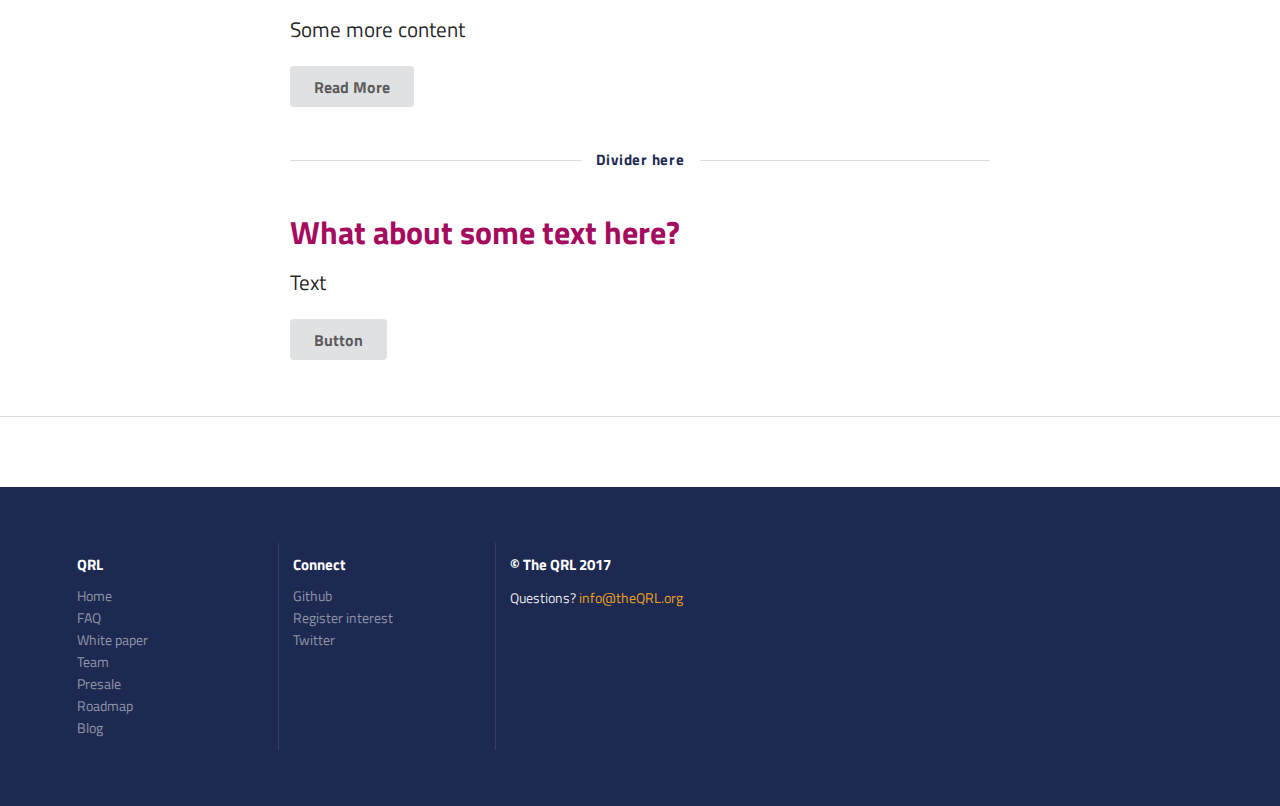
==== commit 45948866: "Burke added" ====
--- a/alpha.html
+++ b/alpha.html
@@ -136,6 +136,12 @@
     }
     h3.ui.header.qrl-blue {
       color: #1D2951;
+    }
+    a{
+      color: #EAA221;
+    }
+    a:hover{
+      color: #A50B5E;
     }
     h3.ui.header.qrl-raspberry {
       color: #A50B5E;
@@ -280,12 +286,12 @@
      <!--  <h1 class="ui inverted header">
         Quantum Resistant Ledger
       </h1> -->
-      <img src="assets/vertical-logo.svg" width="60%" style="max-width: 60%">
-      <h2>Countdown to Presale</h2>
+      <img src="assets/vertical-logo.svg" width="60%" style="max-height: 300px">
+      <h2>Countdown to <a href="presale.html">Presale</a></h2>
       <!-- <h2>Cryptocurrency with longevity</h2> -->
       <!-- <div class="ui huge primary button">Get Started <i class="right arrow icon"></i></div> -->
        <!-- <div class="ui raised very padded text container segment"> -->
-       <div class="ui container"><div id="DateCountdown" data-date="2017-05-01 00:00:00"></div></div>
+       <div class="ui container"><div id="DateCountdown" data-date="2017-05-24 00:00:00"></div></div>
      <!-- </div> -->
 
 
